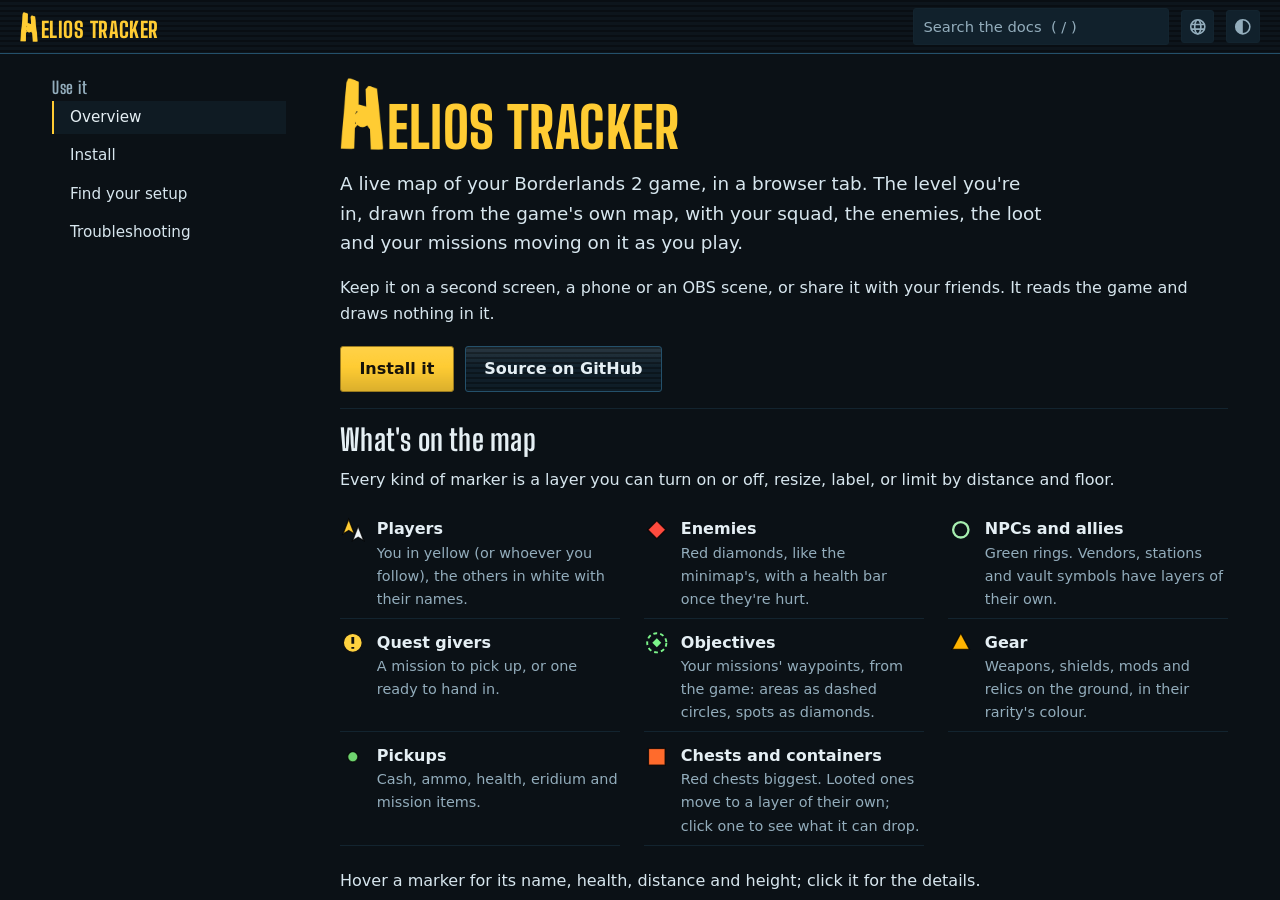
==== en/index.html @ cd372951 "The site: install, find your setup (a questionnaire), troubleshooting - English and French Handwritt" ====
<!doctype html>
<html lang="en">
<head>
<meta charset="utf-8">
<meta name="viewport" content="width=device-width, initial-scale=1">
<title>Helios Tracker | A live map for Borderlands 2</title>
<meta name="description" content="Helios Tracker is a Borderlands 2 mod that shows the level you're in as a live map in your web browser: players, enemies, loot and missions, as you play.">
<link rel="icon" href="../assets/img/favicon.png">
<link rel="alternate" hreflang="fr" href="../fr/index.html">
<link rel="stylesheet" href="../assets/css/site.css">
<script>document.documentElement.classList.add("js"); try { const t = localStorage.getItem("helios.site.theme"); if (t && t !== "default") document.documentElement.dataset.theme = t; } catch {}</script>
<script type="module" src="../assets/js/site.js"></script>
</head>
<body>
<a class="skip" href="#content">Skip to content</a>
<header class="top">
  <a class="brand" href="index.html" aria-label="Helios Tracker, home"><span class="logo" aria-hidden="true"></span><span>ELIOS TRACKER</span></a>
  <div class="top-tools"><a class="lang" href="../?choose">Language</a></div>
</header>

<div class="page" tabindex="-1">
<div class="shell">
  <nav class="side" id="pages" aria-label="Pages">
    <h2>Use it</h2>
    <ul>
      <li><a href="index.html" aria-current="page">Overview</a></li>
      <li><a href="install.html">Install</a></li>
      <li><a href="share.html">Find your setup</a></li>
      <li><a href="troubleshooting.html">Troubleshooting</a></li>
    </ul>
  </nav>

  <main id="content">
    <section class="hero">
      <h1 class="wordmark" aria-label="Helios Tracker"><span class="logo" aria-hidden="true"></span><span>ELIOS TRACKER</span></h1>
      <p class="lead">A live map of your Borderlands 2 game, in a browser tab. The level you're in, drawn from the game's own map, with your squad, the enemies, the loot and your missions moving on it as you play.</p>
      <p>Keep it on a second screen, a phone or an OBS scene, or share it with your friends. It reads the game and draws nothing in it.</p>
      <div class="actions">
        <a class="button primary" href="install.html">Install it</a>
        <a class="button" href="https://github.com/ZooLSmith/helios-tracker">Source on GitHub</a>
      </div>
    </section>

    <div class="doc wide">
      <h2 id="map">What's on the map</h2>
      <p>Every kind of marker is a layer you can turn on or off, resize, label, or limit by distance and floor.</p>
      <ul class="legend">
        <li><svg viewBox="-10 -10 20 20" aria-hidden="true"><path d="M-3.2-8.2 1.3 3.3-3.2.6-7.7 3.3Z" style="fill: var(--m-tracked); stroke: var(--outline); stroke-width: 1"/><path d="M4.2-2.8 8.5 8.4 4.2 5.8-.1 8.4Z" style="fill: var(--m-player); stroke: var(--outline); stroke-width: 1"/></svg>
          <div><b>Players</b><span>You in yellow (or whoever you follow), the others in white with their names.</span></div></li>
        <li><svg viewBox="-10 -10 20 20" aria-hidden="true"><path d="M0-7 7 0 0 7-7 0Z" style="fill: var(--m-enemy); stroke: var(--outline)"/></svg>
          <div><b>Enemies</b><span>Red diamonds, like the minimap's, with a health bar once they're hurt.</span></div></li>
        <li><svg viewBox="-10 -10 20 20" aria-hidden="true"><circle r="6" style="fill: none; stroke: var(--m-npc); stroke-width: 1.8"/></svg>
          <div><b>NPCs and allies</b><span>Green rings. Vendors, stations and vault symbols have layers of their own.</span></div></li>
        <li><svg viewBox="-10 -10 20 20" aria-hidden="true"><circle r="7.5" style="fill: var(--m-giver); stroke: #111; stroke-width: 1.2"/><path d="M0-4.6v5.4M0 3.2v1.4" style="stroke: #111; stroke-width: 2.2"/></svg>
          <div><b>Quest givers</b><span>A mission to pick up, or one ready to hand in.</span></div></li>
        <li><svg viewBox="-10 -10 20 20" aria-hidden="true"><circle r="7.5" style="fill: none; stroke: var(--m-objective); stroke-width: 1.5; stroke-dasharray: 3 2.4"/><path d="M0-3.5 3.5 0 0 3.5-3.5 0Z" style="fill: var(--m-objective)"/></svg>
          <div><b>Objectives</b><span>Your missions' waypoints, from the game: areas as dashed circles, spots as diamonds.</span></div></li>
        <li><svg viewBox="-10 -10 20 20" aria-hidden="true"><path d="M0-7.5 6.8 5.2-6.8 5.2Z" style="fill: #ffb400; stroke: var(--outline)"/></svg>
          <div><b>Gear</b><span>Weapons, shields, mods and relics on the ground, in their rarity's colour.</span></div></li>
        <li><svg viewBox="-10 -10 20 20" aria-hidden="true"><circle r="4" style="fill: var(--m-cash); stroke: var(--outline)"/></svg>
          <div><b>Pickups</b><span>Cash, ammo, health, eridium and mission items.</span></div></li>
        <li><svg viewBox="-10 -10 20 20" aria-hidden="true"><rect x="-6.5" y="-6.5" width="13" height="13" style="fill: var(--m-chest); stroke: var(--outline)"/></svg>
          <div><b>Chests and containers</b><span>Red chests biggest. Looted ones move to a layer of their own; click one to see what it can drop.</span></div></li>
      </ul>
      <p>Hover a marker for its name, health, distance and height; click it for the details.</p>

      <h2 id="more">More than a map</h2>
      <ul>
        <li><strong>Player inspector.</strong> Click a player to see their gear, backpack and skill trees. Item cards use the game's own names, stats, parts and icons.</li>
        <li><strong>Mission log.</strong> Every mission of your playthrough: the story in order with the side missions each one unlocks, or grouped by area, with the rewards at your level.</li>
        <li><strong>Best now.</strong> Ranks the missions you can do right now by experience, cash or both, and says where to go next.</li>
        <li><strong>Skills.</strong> Each player's action skill (ready, running or cooling down) and their timed skill effects.</li>
        <li><strong>Areas and fog of war.</strong> The game's own area names and fog, over the places you haven't found yet.</li>
        <li><strong>Co-op.</strong> Only one player needs it. It works for the host and for clients, best on the host: <a href="install.html#coop">why</a>.</li>
        <li><strong>Your language.</strong> The page is in English or French. Names of items, skills and places come from the game, in the game's language.</li>
      </ul>

      <h2 id="where">Where to open it</h2>
      <ul>
        <li><strong>A second screen</strong>, in any browser on the gaming PC.</li>
        <li><strong>A phone or tablet</strong> on your home network: <a href="share.html?path=home">turn on LAN access</a>.</li>
        <li><strong>OBS</strong>, as a browser source with a see-through background: <a href="share.html?path=stream">set it up</a>.</li>
        <li><strong>The Steam overlay's browser</strong>, over the game itself: <a href="share.html?path=overlay">see how</a>.</li>
      </ul>

      <h2 id="assets">Built from your own game</h2>
      <p>The download holds no game files: no map images, no fonts, no icons, no text. The mod reads them from your own copy of Borderlands 2, live, while you play:</p>
      <ul>
        <li><strong>Maps</strong> come out of each level's package as you enter it.</li>
        <li><strong>Fonts</strong> are the game's own UI fonts, rebuilt from its files, so the page reads like the game's menus.</li>
        <li><strong>Icons</strong> (skills, manufacturers, elements, item types) are decoded from the game's art when the page first asks for them.</li>
        <li><strong>Names</strong> of items, skills, missions and places come from the running game, in its language.</li>
      </ul>
      <p>What it pulls out stays on your PC, cached so the next session is instant. It's also why the DLCs you own show up without anything extra to install.</p>

      <h2 id="safe">What it doesn't do</h2>
      <ul>
        <li>It doesn't change your game or your save. It only reads.</li>
        <li>It draws nothing in game, so nothing covers the HUD.</li>
        <li>It doesn't go online. Your PC serves the page, and the page loads nothing from the internet.</li>
      </ul>
    </div>
  </main>
</div>

<footer class="foot">
  <div>
    <p>Helios Tracker is a fan-made mod, not made or endorsed by Gearbox Software or 2K. Borderlands and its names belong to them.</p>
  </div>
</footer>
</div>
</body>
</html>
---- assets/css/site.css ----
/* Helios Tracker's site. Colours: the tracker page's own tokens (its css/base.css + themes.css): a theme sets
   the inputs (--bg, --tint, --text, --accent, --muted), everything else is mixed from them. */

@font-face { font-family: "Big Shoulders Display"; font-weight: 700; font-display: swap;
  src: url("../fonts/big-shoulders-display-latin-700.woff2") format("woff2");
  unicode-range: U+0000-00FF, U+0131, U+0152-0153, U+02BB-02BC, U+02C6, U+02DA, U+02DC, U+2000-206F, U+20AC, U+2122, U+2191, U+2193, U+2212, U+2215, U+FEFF, U+FFFD; }
@font-face { font-family: "Big Shoulders Display"; font-weight: 700; font-display: swap;
  src: url("../fonts/big-shoulders-display-latin-ext-700.woff2") format("woff2");
  unicode-range: U+0100-02AF, U+0304, U+0308, U+0329, U+1E00-1E9F, U+1EF2-1EFF, U+2020, U+20A0-20AB, U+20AD-20C0, U+2113, U+2C60-2C7F, U+A720-A7FF; }
@font-face { font-family: "Big Shoulders Display"; font-weight: 800; font-display: swap;
  src: url("../fonts/big-shoulders-display-latin-800.woff2") format("woff2");
  unicode-range: U+0000-00FF, U+0131, U+0152-0153, U+02BB-02BC, U+02C6, U+02DA, U+02DC, U+2000-206F, U+20AC, U+2122, U+2191, U+2193, U+2212, U+2215, U+FEFF, U+FFFD; }
@font-face { font-family: "Big Shoulders Display"; font-weight: 800; font-display: swap;
  src: url("../fonts/big-shoulders-display-latin-ext-800.woff2") format("woff2");
  unicode-range: U+0100-02AF, U+0304, U+0308, U+0329, U+1E00-1E9F, U+1EF2-1EFF, U+2020, U+20A0-20AB, U+20AD-20C0, U+2113, U+2C60-2C7F, U+A720-A7FF; }

:root {
  color-scheme: dark;
  /* the theme's inputs (ECHO-2: the tracker's default) */
  --bg: #0b1116;
  --tint: #24506a;
  --text: #d7e6ee;
  --accent: #ffcc33;
  --muted: var(--tint);
  /* surfaces, darkest first */
  --panel: color-mix(in srgb, var(--tint) 7%, var(--bg));
  --card: color-mix(in srgb, var(--tint) 16%, var(--bg));
  --control: color-mix(in srgb, var(--tint) 26%, var(--bg));
  --hover: color-mix(in srgb, var(--tint) 41%, var(--bg));
  --divider: color-mix(in srgb, var(--tint) 30%, var(--bg));
  --panel-edge: var(--tint);
  /* text */
  --text-bright: color-mix(in srgb, var(--text) 65%, #fff);
  --dim: color-mix(in srgb, var(--text) 62%, var(--muted));
  --on-accent: #16130a;
  --link: color-mix(in srgb, var(--accent) 80%, var(--text));
  --title-text: var(--accent); /* the title ("ELIOS TRACKER"), like the tracker's panel header */
  /* the map's markers (the tracker's layer colours) */
  --m-player: color-mix(in srgb, var(--text) 36%, #fff);
  --m-tracked: #ffcc33;
  --m-enemy: #ff4b3e;
  --m-npc: #a7eeb0;
  --m-vehicle: #c08bff;
  --m-objective: #7cf58a;
  --m-giver: #ffd23f;
  --m-chest: #ff6b2c;
  --m-container: #e2c170;
  --m-cash: #6fd46f;
  --outline: rgba(0, 0, 0, .75);
  --scroll: var(--tint); /* scrollbars: the tracker's - a muted tint, brighter on hover */
  --scroll-hover: color-mix(in srgb, var(--text) 21%, var(--muted));
  --scan-alpha: .32; /* the scanlines' darkness */
  --sheen: linear-gradient(to bottom, rgba(255, 255, 255, .10), rgba(255, 255, 255, 0) 45%, rgba(0, 0, 0, .14));
  /* type */
  --font-head: "Big Shoulders Display", "Bahnschrift", "Arial Narrow", sans-serif;
  --font-body: "Segoe UI", system-ui, -apple-system, "Helvetica Neue", sans-serif;
  --font-code: "Cascadia Mono", "Consolas", ui-monospace, monospace;
  --measure: 70ch;
  --top-h: 3.4rem; /* the top bar's height (its band in the root's background: the same) */
  --nav-w: 15rem;
}
/* Hyperion: mustard, cream, black */
:root[data-theme="hyperion"] {
  --bg: #0d0c06; --tint: #5c4c08; --muted: #5a5540; --text: #e6dec4; --accent: #d9c23a; --panel-edge: #7a6608;
}
/* Vladof: deep red and gold */
:root[data-theme="vladof"] {
  --bg: #0e0909; --tint: #4a1a1b; --muted: #5a4a48; --text: #e8ddd3; --accent: #d9b44a; --panel-edge: #7a2023;
}

*, *::before, *::after { box-sizing: border-box; }
/* The tracker's thin scrollbars: Chrome / Edge / Safari, then Firefox */
::-webkit-scrollbar { width: 6px; height: 6px; }
::-webkit-scrollbar-track { background: transparent; }
/* 1 px padding around the 4 px thumb: a transparent border, the colour only inside it */
::-webkit-scrollbar-thumb { background: var(--scroll); border: 1px solid transparent; background-clip: padding-box; }
::-webkit-scrollbar-thumb:hover { background: var(--scroll-hover); }
::-webkit-scrollbar-corner { background: transparent; }
@supports not selector(::-webkit-scrollbar) {
  * { scrollbar-width: thin; scrollbar-color: var(--scroll) transparent; }
}
html { background: var(--bg); }
/* The pages: the top bar fixed, the rest (content + footer) scrolling in .page under it - so the bar spans the
   whole width while the content keeps the scrollbar's room on both sides (short and long pages line up) */
html:has(.page), html:has(.page) body { height: 100%; overflow: hidden; }
.page {
  flex: 1 1 auto; min-height: 0; display: flex; flex-direction: column;
  overflow-y: auto; scrollbar-gutter: stable both-edges; scroll-padding-top: 1rem; outline: none;
}
body {
  margin: 0; min-height: 100vh; display: flex; flex-direction: column; background: var(--bg); color: var(--text);
  font: 1rem/1.6 var(--font-body);
  -webkit-text-size-adjust: 100%;
}
img, svg { display: block; max-width: 100%; }
a { color: var(--link); text-underline-offset: .18em; text-decoration-thickness: 1px; }
a:hover { color: var(--text-bright); }
:focus-visible { outline: 2px solid var(--accent); outline-offset: 2px; border-radius: 2px; }
::selection { background: color-mix(in srgb, var(--accent) 35%, transparent); }

.skip { position: absolute; left: -999px; top: 0; z-index: 20; padding: .5rem 1rem; background: var(--accent); color: var(--on-accent); }
.skip:focus { left: 1rem; }

/* The logo's "H": the drawing as a mask, filled with the title's colour (so it follows the theme exactly), a
   darker edge for its outline */
.logo {
  display: inline-block; flex: none; aspect-ratio: 118 / 192; background: var(--title-text);
  -webkit-mask: url("../img/logo.png") center / contain no-repeat; mask: url("../img/logo.png") center / contain no-repeat;
  filter: drop-shadow(0 0 .6px color-mix(in srgb, var(--title-text) 45%, #000));
}

/* ---- top bar ---- */
.top {
  position: relative; z-index: 10; flex: none;
  display: flex; align-items: center; gap: 1rem; height: var(--top-h); padding: 0 1.25rem;
  background: var(--panel);
  border-bottom: 1px solid var(--panel-edge);
}
/* the game's scanlines, going up (the tracker's skill trees: a 2 px line every 5 px, 8 px/s) - under the bar's
   content; still with prefers-reduced-motion */
.top::before {
  content: ""; position: absolute; inset: 0; z-index: -1; pointer-events: none;
  background: linear-gradient(to bottom, rgba(0, 0, 0, var(--scan-alpha)) 0 2px, transparent 2px) 0 0 / 100% 5px repeat;
  animation: scan-up .625s steps(5) infinite; /* 1 px at a time: 8 px/s */
}
@keyframes scan-up { from { background-position: 0 0; } to { background-position: 0 -5px; } }
.brand { display: flex; align-items: flex-end; gap: .15rem; color: var(--title-text); text-decoration: none; line-height: 1; }
.brand .logo { height: 1.9rem; }
.brand span { font: 800 1.35rem/1 var(--font-head); letter-spacing: .02em; padding-bottom: .05rem; }
.brand:hover { color: color-mix(in srgb, var(--title-text) 80%, #fff); }
.brand:hover .logo { background: color-mix(in srgb, var(--title-text) 80%, #fff); }
.top-tools { margin-left: auto; display: flex; align-items: center; gap: .75rem; }
.lang { font-size: .9rem; color: var(--dim); text-decoration: none; padding: .3rem .55rem; border: 1px solid var(--divider); border-radius: 3px; }
.lang:hover { color: var(--text-bright); border-color: var(--panel-edge); }
/* the page menu's button: small screens only (the drawer: @media below) */
.top .nav-toggle { display: none; flex: none; }
.nav-shade { display: none; }
/* the icon menus (language, theme): a square button, its list under it */
.menu { position: relative; }
.icon-button {
  display: grid; place-items: center; width: 2.1rem; height: 2.1rem; padding: 0; cursor: pointer;
  color: var(--dim); background: var(--control); border: 1px solid var(--divider); border-radius: 3px;
}
.icon-button:hover, .icon-button[aria-expanded="true"] { color: var(--text-bright); border-color: var(--panel-edge); }
.icon-button .icon { width: 1.1rem; height: 1.1rem; }
.menu-list {
  position: absolute; right: 0; top: calc(100% + .35rem); z-index: 5; min-width: 9rem; margin: 0; padding: .3rem;
  list-style: none; background: var(--panel); border: 1px solid var(--panel-edge); border-radius: 4px;
  box-shadow: 0 10px 30px rgba(0, 0, 0, .5);
}
.menu-list[hidden] { display: none; }
.menu-list li { margin: 0; }
.menu-list button {
  display: flex; align-items: center; gap: .5rem; width: 100%; padding: .4rem .6rem; font: inherit; font-size: .92rem;
  color: var(--text); text-align: left; background: none; border: 0; border-radius: 3px; cursor: pointer;
}
.menu-list button:hover, .menu-list button:focus-visible { background: var(--hover); color: var(--text-bright); outline: none; }
.menu-list .icon { width: .85rem; height: .85rem; flex: none; color: var(--accent); visibility: hidden; }
.menu-list [aria-checked="true"] .icon { visibility: visible; }
.menu-list [aria-checked="true"] { color: var(--text-bright); }

/* ---- search (site.js builds it; nothing without JS) ---- */
.search { position: relative; }
.search input {
  width: 16rem; font: inherit; font-size: .92rem; color: var(--text); background: var(--control);
  border: 1px solid var(--divider); border-radius: 3px; padding: .35rem .6rem;
}
.search input::placeholder { color: var(--dim); }
.search input:focus { border-color: var(--accent); outline: none; }
.search-results {
  position: absolute; right: 0; top: calc(100% + .35rem); width: min(30rem, 92vw); max-height: 70vh; overflow: auto; scrollbar-gutter: stable;
  margin: 0; padding: .3rem; list-style: none;
  background: var(--panel); border: 1px solid var(--panel-edge); border-radius: 4px;
  box-shadow: 0 10px 30px rgba(0, 0, 0, .5);
}
.search-results[hidden] { display: none; }
.search-results a { display: block; padding: .5rem .65rem; border-radius: 3px; color: var(--text); text-decoration: none; }
.search-results a:hover, .search-results a[aria-selected="true"] { background: var(--hover); }
.search-results .where { display: block; font-size: .78rem; color: var(--dim); }
.search-results .title { display: block; font-weight: 600; color: var(--text-bright); }
.search-results .snippet { display: block; font-size: .86rem; color: var(--dim); }
.search-results mark { background: none; color: var(--accent); font-weight: 600; }
.search-results .empty { padding: .6rem .7rem; color: var(--dim); font-size: .9rem; }

/* ---- page frame: nav + content ---- */
.shell { flex: 1 0 auto; width: 100%; display: grid; grid-template-columns: var(--nav-w) minmax(0, 1fr); gap: 3rem; max-width: 76rem; margin: 0 auto; padding: 1.5rem 1.25rem 2.5rem; }
.side { position: sticky; top: 1.5rem; align-self: start; max-height: calc(100dvh - var(--top-h) - 3rem); overflow: auto; scrollbar-gutter: stable; font-size: .95rem; }
.side h2 { border: 0; padding: 0; margin: .9rem 0 .15rem; font: 700 1.05rem/1.2 var(--font-head); letter-spacing: .03em; color: var(--dim); }
.side h2:first-child { margin-top: 0; }
.side ul { margin: 0; padding: 0; list-style: none; }
.side a { display: block; padding: .28rem .7rem .28rem 1rem; border-left: 2px solid transparent; color: var(--text); text-decoration: none; }
.side a:hover { color: var(--text-bright); background: var(--card); }
.side a[aria-current="page"] { border-left-color: var(--accent); color: var(--text-bright); background: var(--card); }

main { min-width: 0; }
.doc { max-width: var(--measure); }
.doc > :first-child { margin-top: 0; }

h1, h2, h3 { color: var(--text-bright); text-wrap: balance; }
h1 { font: 800 clamp(2.3rem, 5vw, 3.1rem)/1.02 var(--font-head); margin: 0 0 .9rem; letter-spacing: .005em; }
h2 { font: 700 1.85rem/1.1 var(--font-head); margin: 2rem 0 .7rem; padding-top: .9rem; border-top: 1px solid var(--divider); letter-spacing: .01em; }
h3 { font: 600 1.12rem/1.35 var(--font-body); margin: 1.5rem 0 .4rem; }
.lead { font-size: 1.15rem; color: var(--text); margin: 0 0 1.1rem; }
p, ul, ol, dl { margin: 0 0 1rem; }
p, li, figcaption { text-wrap: pretty; } /* no one-word last lines */
li + li { margin-top: .3rem; }
strong { color: var(--text-bright); font-weight: 600; }
.anchor { margin-left: .4rem; color: var(--divider); text-decoration: none; font-weight: 400; opacity: 0; }
h2:hover .anchor, h3:hover .anchor, .anchor:focus { opacity: 1; }
.anchor:hover { color: var(--accent); }

/* ---- code ---- */
code, kbd { font: .88em/1.4 var(--font-code); }
:not(pre) > code { padding: .08em .35em; background: var(--card); border: 1px solid var(--divider); border-radius: 3px; overflow-wrap: anywhere; }
kbd { padding: .05em .4em; background: var(--control); border: 1px solid var(--panel-edge); border-bottom-width: 2px; border-radius: 3px; color: var(--text-bright); }
.code { position: relative; margin: 0 0 1.1rem; }
.code pre { margin: 0; padding: .85rem 4.6rem .85rem 1rem; /* (the right: the Copy button's room) */ overflow-x: auto; background: var(--panel); border: 1px solid var(--divider); border-left: 3px solid var(--panel-edge); border-radius: 3px; }
.code pre code { font-size: .9rem; color: var(--text-bright); }
.copy {
  position: absolute; top: .45rem; right: .45rem; font: inherit; font-size: .78rem; color: var(--dim);
  background: var(--control); border: 1px solid var(--divider); border-radius: 3px; padding: .15rem .5rem; cursor: pointer;
}
.copy:hover { color: var(--text-bright); border-color: var(--panel-edge); }

/* ---- the install steps (a real sequence: numbered) ---- */
.steps { counter-reset: step; list-style: none; padding: 0; margin: 1.1rem 0 1.2rem; }
.steps > li { counter-increment: step; position: relative; padding: 0 0 .9rem 3.2rem; margin: 0; }
.steps > li::before {
  content: counter(step); position: absolute; left: 0; top: -.1rem; width: 2.1rem; height: 2.1rem;
  display: grid; place-items: center; font: 800 1.25rem/1 var(--font-head); color: var(--on-accent);
  background: var(--accent) var(--sheen); border-radius: 3px;
}
.steps > li:last-child { padding-bottom: 0; }
.steps > li:not(:last-child)::after { content: ""; position: absolute; left: 1.03rem; top: 2.3rem; bottom: .25rem; width: 2px; background: var(--divider); }
.steps h3 { margin: 0 0 .35rem; }

/* ---- notes ---- */
.note { margin: 0 0 1.2rem; padding: .75rem 1rem; background: var(--card); border-left: 3px solid var(--accent); border-radius: 0 3px 3px 0; }
.note > :last-child { margin-bottom: 0; }
.note.warn { border-left-color: var(--m-chest); }

/* ---- buttons ---- */
.actions { display: flex; flex-wrap: wrap; gap: .7rem; margin: 1.2rem 0 0; }
.button {
  position: relative; isolation: isolate;
  display: inline-block; padding: .6rem 1.15rem; font-weight: 700; text-decoration: none; border-radius: 3px;
  color: var(--text-bright); background: var(--control) var(--sheen); border: 1px solid var(--panel-edge);
}
.button:hover { background-color: var(--hover); color: var(--text-bright); }
/* the other buttons: the top bar's scanlines, going up (still with prefers-reduced-motion) */
.button:not(.primary)::before {
  content: ""; position: absolute; inset: 0; z-index: -1; border-radius: inherit; pointer-events: none;
  background: linear-gradient(to bottom, rgba(0, 0, 0, var(--scan-alpha)) 0 2px, transparent 2px) 0 0 / 100% 5px repeat;
  animation: scan-up .625s steps(5) infinite;
}
.button.primary { color: var(--on-accent); background-color: var(--accent); border-color: color-mix(in srgb, var(--accent) 60%, #000); }
.button.primary:hover { background-color: color-mix(in srgb, var(--accent) 88%, #fff); color: var(--on-accent); }

/* ---- home: the hero ---- */
.hero { margin: 0 0 1rem; }
.wordmark { display: flex; align-items: flex-end; gap: .2rem; margin: 0 0 1.2rem; line-height: .8; }
.wordmark .logo { height: clamp(2.9rem, 5.6vw, 4.7rem); }
.wordmark span { white-space: nowrap; font: 800 clamp(2.3rem, 4.4vw, 3.7rem)/.8 var(--font-head); color: var(--title-text); letter-spacing: .01em; }
.hero .lead { max-width: 44rem; }

/* ---- home: the legend (what each marker is) ---- */
.legend { display: grid; grid-template-columns: repeat(auto-fill, minmax(15.5rem, 1fr)); gap: .2rem 1.5rem; margin: 1rem 0 1.4rem; padding: 0; list-style: none; }
.legend li { display: grid; grid-template-columns: 1.6rem 1fr; gap: .7rem; align-items: start; margin: 0; padding: .45rem 0; border-bottom: 1px solid var(--divider); }
.legend svg { width: 1.6rem; height: 1.6rem; margin-top: .05rem; overflow: visible; }
.legend b { display: block; color: var(--text-bright); font-weight: 600; }
.legend span { display: block; font-size: .9rem; color: var(--dim); }

.wide { max-width: none; }

/* ---- the questionnaire (share.html): with JS, one step at a time ---- */
.js .quiz .step, .js .quiz .before { display: none; }
.js .quiz .step.current, .js .quiz .before.current { display: block; }
.quiz .step h2 { margin-top: 1.4rem; }
.js .quiz .step h2 { border-top: 0; padding-top: 0; }
.quiz .step h2:focus { outline: none; }
/* the answers: cards, a grid of them */
.answers { display: grid; grid-template-columns: repeat(auto-fill, minmax(14rem, 1fr)); gap: .75rem; margin: 1.1rem 0 1.4rem; padding: 0; list-style: none; }
.answers li { margin: 0; display: flex; }
.answers a {
  flex: 1; display: flex; align-items: center; min-height: 5.5rem; padding: 1rem 1.1rem;
  font-size: 1.05rem; font-weight: 700; line-height: 1.3; color: var(--text-bright); text-decoration: none;
  background: var(--card) var(--sheen); border: 1px solid var(--divider); border-top: 3px solid var(--panel-edge); border-radius: 4px;
}
.answers a:hover, .answers a:focus-visible { background-color: var(--hover); border-top-color: var(--accent); color: var(--text-bright); }
/* the answers so far: chips (each goes back to that point), then Start over */
.trail { display: flex; flex-wrap: wrap; align-items: center; gap: .4rem; margin: 0 0 .4rem; }
.trail[hidden] { display: none; }
.trail .chip {
  padding: .2rem .6rem; font-size: .85rem; color: var(--text); text-decoration: none;
  background: var(--control); border: 1px solid var(--divider); border-radius: 999px;
}
.trail .chip:hover { color: var(--text-bright); border-color: var(--panel-edge); }
.trail .restart { margin-left: .4rem; font-size: .85rem; }
.quiz .before { margin-top: 1.4rem; padding: .8rem 1rem; background: var(--card); border-left: 3px solid var(--m-chest); border-radius: 0 3px 3px 0; }
.quiz .before h3 { margin: 0 0 .4rem; }
.quiz .before ul { margin: 0; }

/* an optional extra, folded: a bar to open it (a chevron that turns), the content in the same box */
.extra { margin: 1.1rem 0; background: var(--card); border: 1px solid var(--divider); border-radius: 4px; }
.extra summary {
  display: flex; align-items: center; gap: .6rem; padding: .65rem .9rem; cursor: pointer; list-style: none;
  font-weight: 600; color: var(--text-bright); border-radius: 3px; transition: background-color .15s, color .15s;
}
.extra summary::-webkit-details-marker { display: none; }
.extra summary::before {
  content: ""; flex: none; width: .45rem; height: .45rem; margin: 0 .15rem 0 .1rem;
  border-right: 2px solid var(--dim); border-bottom: 2px solid var(--dim); transform: rotate(-45deg);
  transition: transform .15s, border-color .15s;
}
.extra summary:hover { background: var(--hover); }
.extra summary:hover::before, .extra[open] summary::before { border-color: var(--accent); }
.extra:has(summary:hover) { border-color: var(--panel-edge); }
.extra[open] { border-color: var(--panel-edge); }
.extra[open] summary { border-radius: 3px 3px 0 0; border-bottom: 1px solid var(--divider); }
.extra[open] summary::before { transform: rotate(45deg); }
.extra > :not(summary) { margin: .8rem .9rem .9rem; }
.extra ol { padding-left: 1.3rem; }

/* ---- footer ---- */
.foot { padding: 0 1.25rem; font-size: .85rem; color: var(--dim); }
.foot > div { max-width: 76rem; margin: 0 auto; padding: 1rem 0; border-top: 1px solid var(--divider); display: flex; flex-wrap: wrap; gap: .5rem 2rem; justify-content: space-between; }
.foot p { margin: 0; }

/* ---- the language picker (site root) ---- */
.pick { min-height: 100vh; display: grid; place-content: center; gap: 1.5rem; padding: 1.5rem; text-align: center; }
.pick .wordmark { justify-content: center; }
.pick .actions { justify-content: center; margin: 0; }

/* ---- small screens ---- */
@media (max-width: 50rem) {
  .shell { grid-template-columns: minmax(0, 1fr); gap: 1.2rem; padding-top: 1.2rem; }
  /* without JS: the menu in rows above the content */
  html:not(.js) .side { position: static; max-height: none; display: flex; flex-wrap: wrap; gap: .2rem 1.4rem; padding-bottom: 1rem; border-bottom: 1px solid var(--divider); }
  html:not(.js) .side h2 { width: 100%; margin: .6rem 0 0; }
  html:not(.js) .side ul { display: flex; flex-wrap: wrap; gap: 0 .4rem; }
  html:not(.js) .side li + li { margin-top: 0; } /* (a row: the lists' spacing between items would lift the first) */
  html:not(.js) .side a { border-left: 0; border-bottom: 2px solid transparent; padding: .2rem .45rem; }
  html:not(.js) .side a[aria-current="page"] { border-bottom-color: var(--accent); }
  /* with JS: a drawer from the left, opened by the top bar's menu button */
  .js .top .nav-toggle { display: grid; height: auto; align-self: stretch; }
  .js .side {
    position: fixed; top: 0; bottom: 0; left: 0; z-index: 30; width: min(18rem, 85vw); max-height: none;
    align-self: stretch; overflow-y: auto; /* (the desktop menu's align-self: start would shrink it to its links) */
    padding: 1.2rem 1.25rem; background: var(--panel); border-right: 1px solid var(--panel-edge);
    box-shadow: 10px 0 30px rgba(0, 0, 0, .5); transform: translateX(-105%); visibility: hidden;
    transition: transform .2s ease, visibility 0s .2s; outline: none;
  }
  .nav-open .side { transform: none; visibility: visible; transition: transform .2s ease; }
  .nav-shade { display: block; position: fixed; inset: 0; z-index: 25; background: rgba(0, 0, 0, .5); opacity: 0; pointer-events: none; transition: opacity .2s; }
  .nav-open .nav-shade { opacity: 1; pointer-events: auto; }
  /* the bar in rows: the logo and the dropdowns, then the search on a row of its own (never squeezed) */
  .top { height: auto; flex-wrap: wrap; gap: .5rem .6rem; padding: .5rem 1rem; }
  .top-tools { display: contents; }
  .brand { margin-right: auto; }
  .brand span { font-size: 1.2rem; }
  .brand .logo { height: 1.7rem; }
  .top::after { content: ""; order: 1; flex-basis: 100%; height: 0; } /* the rows' break */
  .js .top .nav-toggle { order: 2; }
  .search { order: 3; flex: 1 1 0; min-width: 0; }
  .search input { width: 100%; }
  .search-results { right: auto; left: 0; width: 100%; }
}

@media (prefers-reduced-motion: reduce) {
  *, *::before, *::after { transition: none !important; animation: none !important; scroll-behavior: auto !important; }
}
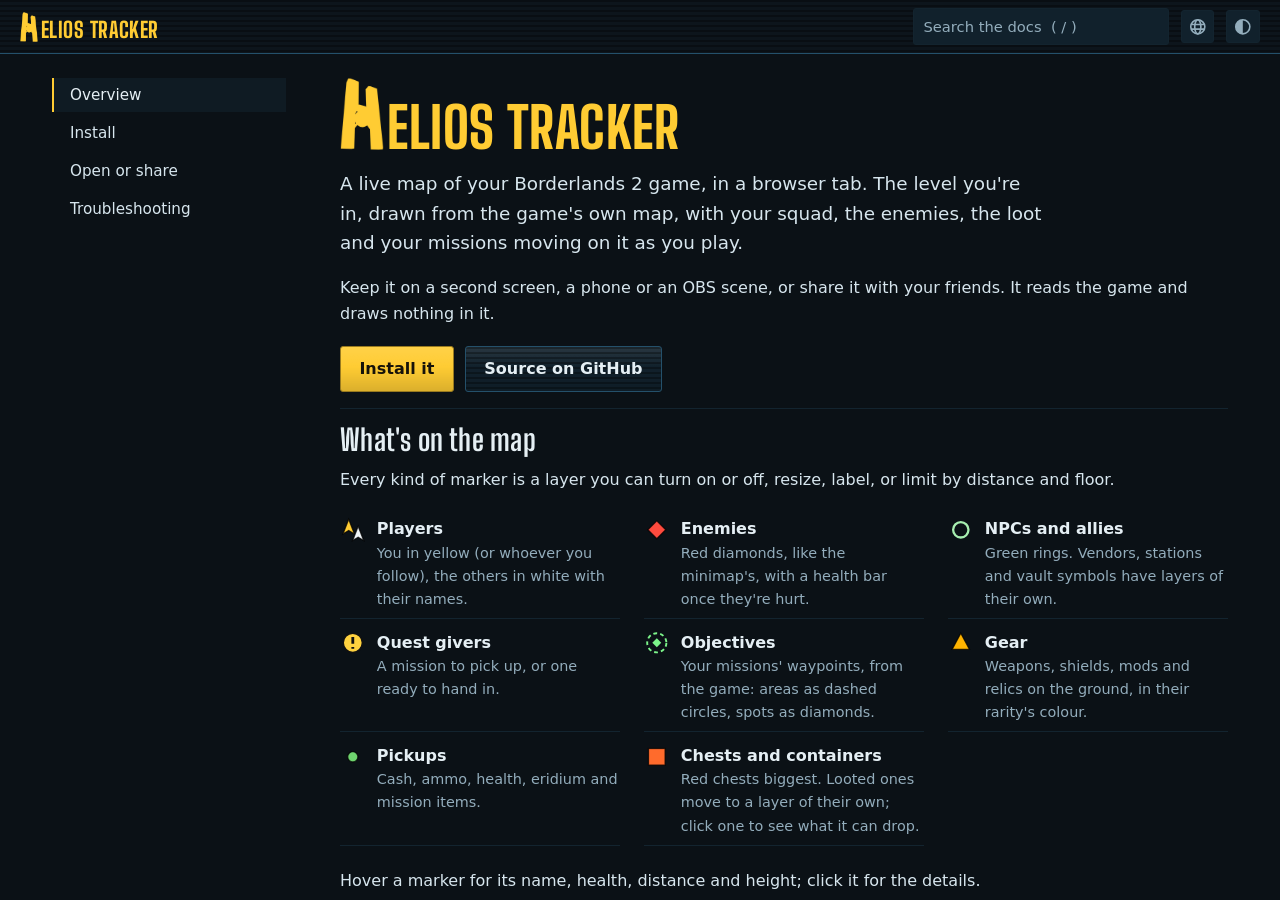
==== commit 2097da09: "The questionnaire, simplified and clearer: three questions at most, numbered steps, a better link ma" ====
--- a/en/index.html
+++ b/en/index.html
@@ -21,11 +21,10 @@
 <div class="page" tabindex="-1">
 <div class="shell">
   <nav class="side" id="pages" aria-label="Pages">
-    <h2>Use it</h2>
     <ul>
       <li><a href="index.html" aria-current="page">Overview</a></li>
       <li><a href="install.html">Install</a></li>
-      <li><a href="share.html">Find your setup</a></li>
+      <li><a href="share.html">Open or share</a></li>
       <li><a href="troubleshooting.html">Troubleshooting</a></li>
     </ul>
   </nav>
--- a/assets/css/site.css
+++ b/assets/css/site.css
@@ -42,6 +42,7 @@
   --m-npc: #a7eeb0;
   --m-vehicle: #c08bff;
   --m-objective: #7cf58a;
+  --ok: #5fd35f; /* a done / ready state: the tracker's "live" green */
   --m-giver: #ffd23f;
   --m-chest: #ff6b2c;
   --m-container: #e2c170;
@@ -286,6 +287,9 @@
   font-size: 1.05rem; font-weight: 700; line-height: 1.3; color: var(--text-bright); text-decoration: none;
   background: var(--card) var(--sheen); border: 1px solid var(--divider); border-top: 3px solid var(--panel-edge); border-radius: 4px;
 }
+.answers a { gap: .85rem; }
+.answers .icon { flex: none; width: 1.7rem; height: 1.7rem; color: var(--dim); transition: color .15s; }
+.answers a:hover .icon, .answers a:focus-visible .icon { color: var(--accent); }
 .answers a:hover, .answers a:focus-visible { background-color: var(--hover); border-top-color: var(--accent); color: var(--text-bright); }
 /* the answers so far: chips (each goes back to that point), then Start over */
 .trail { display: flex; flex-wrap: wrap; align-items: center; gap: .4rem; margin: 0 0 .4rem; }
@@ -299,6 +303,29 @@
 .quiz .before { margin-top: 1.4rem; padding: .8rem 1rem; background: var(--card); border-left: 3px solid var(--m-chest); border-radius: 0 3px 3px 0; }
 .quiz .before h3 { margin: 0 0 .4rem; }
 .quiz .before ul { margin: 0; }
+
+/* the link maker (share.html's "Before you share") */
+.live-maker { margin: 0 0 .9rem; padding: 0 0 .9rem; border-bottom: 1px solid var(--divider); }
+.steps .live-maker { margin: 0; padding: 0; border: 0; } /* (in a step: no divider under it) */
+.live-in { display: grid; gap: .3rem; margin: .5rem 0 .6rem; font-size: .9rem; color: var(--dim); }
+.live-in input { font: inherit; font-size: .95rem; color: var(--text); background: var(--control); border: 1px solid var(--divider); border-radius: 3px; padding: .45rem .6rem; }
+.live-in input:focus { border-color: var(--accent); outline: none; }
+.live-err { margin: -.2rem 0 .6rem; font-size: .88rem; color: var(--m-chest); }
+.live-err[hidden] { display: none; }
+.live-in input[aria-invalid="true"] { border-color: var(--m-chest); }
+.live-out[hidden] { display: none; }
+.live-out {
+  display: flex; align-items: center; gap: .6rem; margin: 0; padding: .55rem .6rem .55rem .85rem;
+  background: color-mix(in srgb, var(--ok) 10%, var(--panel)); border: 1px solid color-mix(in srgb, var(--ok) 55%, var(--divider));
+  border-left: 3px solid var(--ok); border-radius: 3px;
+}
+.live-link { flex: 1; min-width: 0; overflow-wrap: anywhere; font-weight: 600; color: var(--ok); text-decoration: none; }
+.live-link:hover { text-decoration: underline; color: color-mix(in srgb, var(--ok) 70%, #fff); }
+.live-copy {
+  flex: none; font: inherit; font-size: .85rem; font-weight: 600; cursor: pointer; padding: .3rem .7rem;
+  color: var(--on-accent); background: var(--ok); border: 0; border-radius: 3px;
+}
+.live-copy:hover { background: color-mix(in srgb, var(--ok) 85%, #fff); }
 
 /* an optional extra, folded: a bar to open it (a chevron that turns), the content in the same box */
 .extra { margin: 1.1rem 0; background: var(--card); border: 1px solid var(--divider); border-radius: 4px; }
